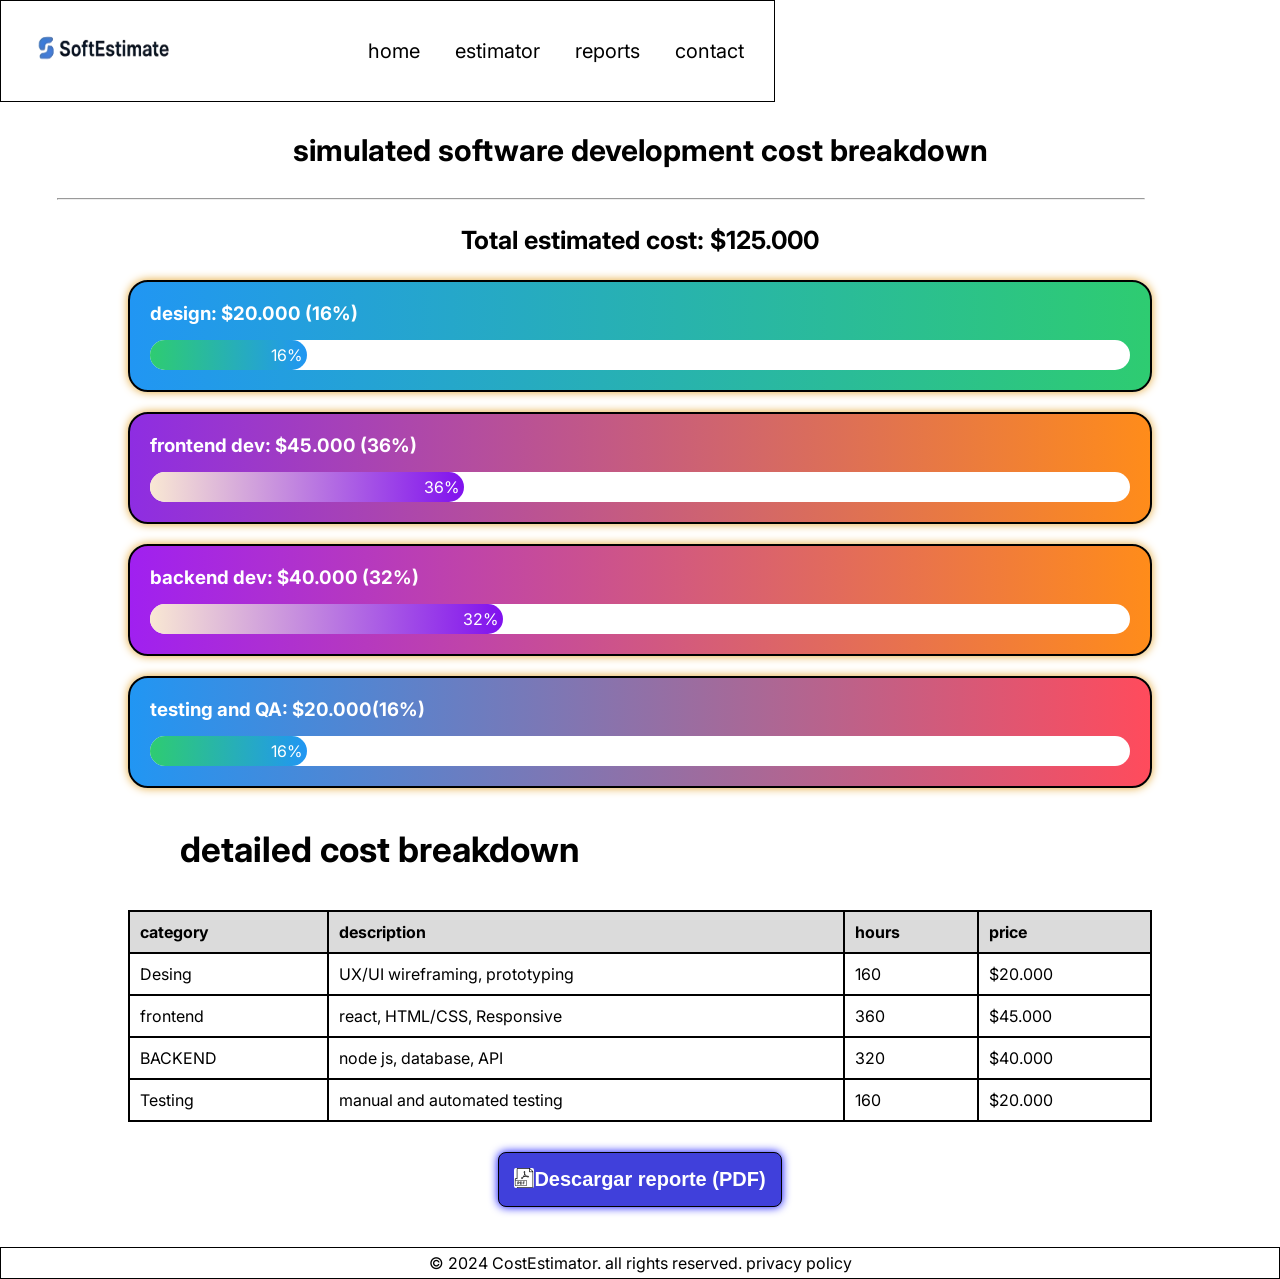
==== final.html @ 8fa26696 "feat: :fire: desarrollo de la pagina de reporte con sus imagenes y grid y sobre todo su responsive p" ====
<!DOCTYPE html>
<html lang="en">
<head>
    <meta charset="UTF-8">
    <meta name="viewport" content="width=device-width, initial-scale=1.0">
    <link rel="stylesheet" href="styles/stiles4.css">
    <title>CostEstimator</title>
</head>
<body>
    <header class="header">
        <div class="logo">
            <img src="assets/logo_sinfondo.png" alt="logo">
        </div>
        <nav class="menu">
            <ul>
                <li><a href="#">home</a></li>
                <li><a href="#">estimator</a></li>
                <li><a href="#">reports</a></li>
                <li><a href="#">contact</a></li>
            </ul>
        </nav>
    </header>

    <main>
        <section>
        <h2 class="text">simulated software development cost breakdown</h2>
        <hr>
        <h2 class="total">Total estimated cost: $125.000</h2>
        </section>

        <section class="costos">
            <div class="todo">
                <div class="cost1">
                    <h3>design: $20.000 (16%)</h3>
                    <div class="barra"><div class="barra-color1">16%</div></div>
                </div>

                <div class="cost2">
                    <h3>frontend dev: $45.000 (36%)</h3>
                        <div class="barra"><div class="barra-color2">36%</div></div>
                </div>

                <div class="cost3">
                    <h3>backend dev: $40.000 (32%)</h3>
                    <div class="barra"><div class="barra-color3">32%</div></div>    
                </div>

                <div class="cost4">
                    <h3>testing and QA: $20.000(16%)</h3>
                        <div class="barra"><div class="barra-color4">16%</div></div>
                </div>
            </div>
        </section>

        <section class="tabla">
            <h2 class="titu">detailed cost breakdown</h2>

            <table>
                <tr>
                    <th>category</th>
                    <th>description</th>
                    <th>hours</th>
                    <th>price</th>
                </tr>
                <tr>
                    <td>Desing</td>
                    <td>UX/UI wireframing, prototyping</td>
                    <td>160</td>
                    <td>$20.000</td>
                </tr>
                <tr>
                    <td>frontend</td>
                    <td>react, HTML/CSS, Responsive</td>
                    <td>360</td>
                    <td>$45.000</td>
                </tr>
                <tr>
                    <td>BACKEND</td>
                    <td>node js, database, API</td>
                    <td>320</td>
                    <td>$40.000</td>
                </tr>
                <tr>
                    <td>Testing</td>
                    <td>manual and automated testing</td>
                    <td>160</td>
                    <td>$20.000</td>
                </tr>
            </table>
        </section>

        <section class="reportes">
            <a href="#" ><button class="boton"><img src="assets/pdfxd.png" alt="logo pdf" class="img"><b>Descargar reporte (PDF)</b></button></a>
        </section>

        <br>
        <footer>
            <span>© 2024 CostEstimator. all rights reserved. privacy policy</span>
        </footer>
    </main>
</body>
</html>
---- styles/stiles4.css ----
@import url('https://fonts.googleapis.com/css2?family=Inter:ital,opsz,wght@0,14..32,100..900;1,14..32,100..900&display=swap');


*{
    margin: 0;
    padding: 0;
    box-sizing: border-box;
}

body{
    font-family:'Inter',sans-serif ;
}
.header{
    background:white;
    height:70px;
    display:flex;
    align-items:center;
    justify-content: space-around;
    border: 1px solid black;
    padding:50px 30px;
}

.logo{
    display: flex;
    align-items: center;
}

.logo img{
    /*lo ancho*/
    width: 300px;
    /*lo alto*/
    height: 80px;
    display: block;
    border-radius: 20px;

}

.logo img:hover{
    box-shadow: 0 0 10px rgb(60, 60, 241);
    background-color: rgb(233, 233, 233);
}

.menu ul{
    display: flex;
    gap: 35px;
    list-style: none;
}

.menu a{
    display: flex;
    text-decoration: none;
    color: black;
    font-size: 20px;
}

.menu a:hover{
    color: rgb(113, 110, 110);
    text-shadow: 0 0 10px rgb(113, 110, 110);;
}

.text{
    display: flex;
    justify-content: center;
    padding:10px;
    font-size: 50px;
    margin: 20px 50px;
}
hr{
    display: flex;
    width: 75%;
    margin: 0 200px;
}

.total{
    display: flex;
    justify-content: center;
    font-size: 30px;
    padding:15px;
}

.todo{
    display: grid;
    grid-template-columns: repeat(2,1fr) ;
    gap: 40px;
    list-style: none;
    width: 80%;
    margin: 0 auto;
}
.cost1, .cost2, .cost3, .cost4{
    border: 2px solid black;
    border-radius: 20px;
    text-align: start;
    background-color: white;
    padding: 20px;
    color: black;
    display: flex;
    flex-direction: column;
    box-shadow: 0 0 10px rgb(228, 165, 48);

}
.cost1, .cost2, .cost3, .cost4,  h3{
    gap: 15px;
    color: white;
}
.cost1{
    background: linear-gradient(to right, #2196f3, #2ecc71);
}

.cost2{
    background: linear-gradient(to right, #8e2de2, #ff8c1a);
}

.cost3{
    background: linear-gradient(to right, #a020f0, #ff8c1a);
}

.cost4{
    background: linear-gradient(to right, #2196f3, #ff4b5c);
}

.barra {
    display: flex;
    background-color: white;
    width: 100%;
    height: auto;
    border-radius: 20px;
}

.barra-color1 {
    display: flex;
    background-color: green;
    width: 16%;
    height: auto;
    border-radius: 20px;
    justify-content: flex-end;
    background: linear-gradient(to right, #2ecc71, #2196f3);
    padding: 5px;
}


.barra-color2 {
    display: flex;
    background-color: green;
    width: 32%;
    height: auto;
    border-radius: 20px;
    justify-content: flex-end;
    background:linear-gradient(to right,#f9e8d3 ,#8011ee);
    padding: 5px;
}

.barra-color3 {
    display: flex;
    background-color: green;
    width: 36%;
    height: auto;
    border-radius: 20px;
    justify-content: flex-end;
    background:linear-gradient(to right,#f9e8d3 ,#8011ee);
    padding: 5px;
}

.barra-color4 {
    display: flex;
    background-color: green;
    width: 16%;
    height: auto;
    border-radius: 20px;
    justify-content: flex-end;
    color: white;
    background: linear-gradient(to right, #2ecc71, #2196f3);
    padding: 5px;
}

.cost1:hover, .cost2:hover, .cost3:hover, .cost4:hover {
    box-shadow: 0 0 20px rgb(70, 70, 223);
    transition: all 0.2s;
    transform: scale(1.1);
}

.titu{
    display: flex;
    justify-content: space-between;
    padding:0 50px;
    font-size: 35px ;
    margin: 0 130px;
} 
table{
    width: 80%;
    margin: 20px auto;
    border-collapse: collapse;
    background-color: white;
}

th, td{
    border: 2px solid black;
    padding: 10px;
    text-align: start;
    
}

th{
    background-color: rgb(219, 219, 219);
    color: black;
}

.reportes img{
    display: block;
    width: 20px;
    height: auto;
    background-color: white;
    object-fit: scale-down;
    border-radius: 2px;
}

.reportes button{
    display: flex;
    text-align: center;
    background: rgb(64, 64, 219);
    border: 1px solid black;
    border-radius: 8px;
    padding: 15px;
    color: white;
    font-size: 20px;
    box-shadow: 0 0 10px blue;
}


.reportes a{
    display: flex;
    justify-content: flex-end;
    margin: 0 150px;
    text-decoration: none;
}

footer{
    display: flex;
    justify-content: center;
    padding: 5px;
    border: 1px solid black;
}

footer:hover{
    text-shadow: 0 0 20px black;
}

@media (min-width:768px){

    *{
    margin: 0;
    padding: 0;
    box-sizing: border-box;
    }
    .header{ 
    width: 775px;
    height:20px;
    display:flex;
    justify-content: space-between;
    padding:50px 30px;
    }
    
    
    .logo img{
    width: 150px;
    height: 40px;
    display: block;
    }

    .text{
    display: flex;
    text-align: center;
    padding:10px;
    font-size: 30px;
    margin:20px 30px;
    }

    hr{
    display: flex;
    width: 85%;
    margin: 0 57px;
    }

    .total{
    display: flex;
    justify-content: center;
    font-size: 25px;
    padding:25px;
    }

    
.todo{
    display: grid;
    grid-template-columns: repeat(1,1fr) ;
    gap: 20px;
    list-style: none;
    width: 80%;
    margin: 0 auto;
}

.titu{
    display: flex;
    justify-content: space-between;
    padding:20px 50px;
    font-size: 35px ;
    margin: 20px 130px;
} 

table{
    width: 80%;
    margin: 10px auto;
    border-collapse: collapse;
    background-color: white;
    padding: 20px;
}

.reportes a{
    display: flex;
    justify-content: center;
    margin: 0 150px;
    text-decoration: none;
    padding: 20px;
}
}
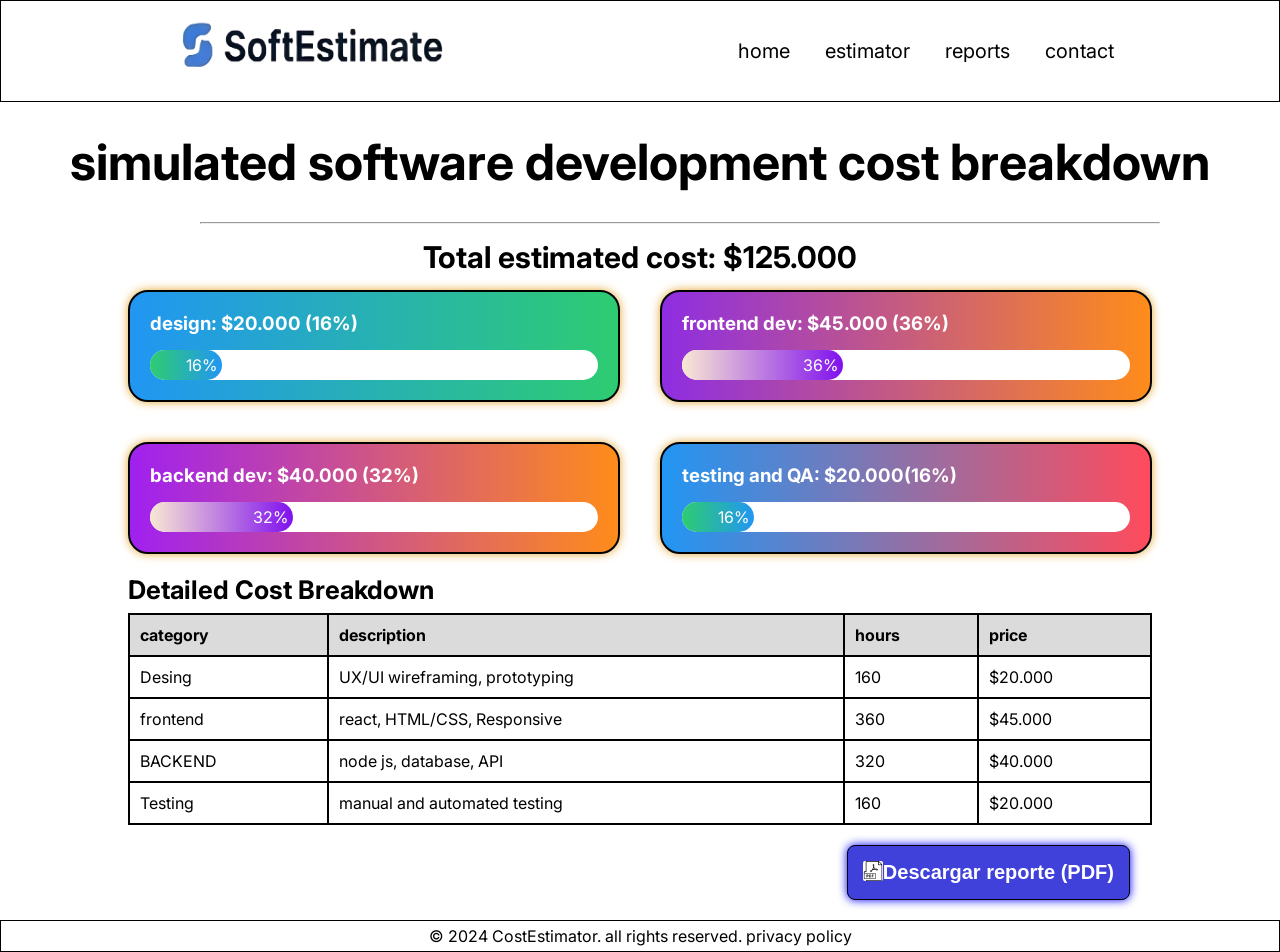
==== commit 550aa9a6: "build: :construction: colocando resesividad en celular y tablet a la pagina y moviendo cosas para qu" ====
--- a/final.html
+++ b/final.html
@@ -47,13 +47,17 @@
 
                 <div class="cost4">
                     <h3>testing and QA: $20.000(16%)</h3>
-                        <div class="barra"><div class="barra-color4">16%</div></div>
+                        <div class="barra"><div class="barra-color1">16%</div></div>
                 </div>
             </div>
         </section>
 
         <section class="tabla">
-            <h2 class="titu">detailed cost breakdown</h2>
+            <div class="container">
+                <div>
+                    <h2 class="titu">Detailed Cost Breakdown</h2>
+                </div>
+            </div>
 
             <table>
                 <tr>
--- a/styles/stiles4.css
+++ b/styles/stiles4.css
@@ -133,44 +133,10 @@
     height: auto;
     border-radius: 20px;
     justify-content: flex-end;
-    background: linear-gradient(to right, #2ecc71, #2196f3);
+      background: linear-gradient(to right, #2ecc71, #2196f3);
     padding: 5px;
 }
 
-
-.barra-color2 {
-    display: flex;
-    background-color: green;
-    width: 32%;
-    height: auto;
-    border-radius: 20px;
-    justify-content: flex-end;
-    background:linear-gradient(to right,#f9e8d3 ,#8011ee);
-    padding: 5px;
-}
-
-.barra-color3 {
-    display: flex;
-    background-color: green;
-    width: 36%;
-    height: auto;
-    border-radius: 20px;
-    justify-content: flex-end;
-    background:linear-gradient(to right,#f9e8d3 ,#8011ee);
-    padding: 5px;
-}
-
-.barra-color4 {
-    display: flex;
-    background-color: green;
-    width: 16%;
-    height: auto;
-    border-radius: 20px;
-    justify-content: flex-end;
-    color: white;
-    background: linear-gradient(to right, #2ecc71, #2196f3);
-    padding: 5px;
-}
 
 .cost1:hover, .cost2:hover, .cost3:hover, .cost4:hover {
     box-shadow: 0 0 20px rgb(70, 70, 223);
@@ -180,11 +146,45 @@
 
 .titu{
     display: flex;
-    justify-content: space-between;
-    padding:0 50px;
-    font-size: 35px ;
-    margin: 0 130px;
-} 
+   height: auto;
+    border-radius: 20px;
+    justify-content: flex-start;
+    padding-top: 20px;
+    font-size: 2vw;
+}
+
+.container{
+    width: 100%;
+    display: flex;
+    justify-content: center;
+    margin-bottom: -12px;
+}
+.container > div {
+    width: 80%;
+    padding: 0%;
+}
+
+.barra-color2 {
+    display: flex;
+    background-color: green;
+    width: 36%;
+    height: auto;
+    border-radius: 20px;
+    justify-content: flex-end;
+    background:linear-gradient(to right,#f9e8d3 ,#8011ee);
+    padding: 5px;
+}
+
+.barra-color3 {
+    display: flex;
+    background-color: green;
+    width: 32%;
+    height: auto;
+    border-radius: 20px;
+    justify-content: flex-end;
+    background:linear-gradient(to right,#f9e8d3 ,#8011ee);
+    padding: 5px;
+}
 table{
     width: 80%;
     margin: 20px auto;
@@ -225,6 +225,10 @@
     box-shadow: 0 0 10px blue;
 }
 
+.reportes button:active{
+    transform: scale(0.8);
+}
+
 
 .reportes a{
     display: flex;
@@ -244,7 +248,7 @@
     text-shadow: 0 0 20px black;
 }
 
-@media (min-width:768px){
+@media (min-width:768px) and (max-width: 770px){
 
     *{
     margin: 0;
@@ -300,10 +304,14 @@
 .titu{
     display: flex;
     justify-content: space-between;
-    padding:20px 50px;
+    padding:20px 20px;
     font-size: 35px ;
-    margin: 20px 130px;
+    margin: 20px 70px;
+    width: 90%;
 } 
+.container{
+    width: 90%;
+}
 
 table{
     width: 80%;
@@ -320,4 +328,127 @@
     text-decoration: none;
     padding: 20px;
 }
+}
+
+
+
+@media (max-width: 426px){
+
+    .header{
+        flex-direction: column;
+        height: auto;
+        padding: 20px;
+        gap: 15px;
+    }
+
+    .logo img{
+        width: 200px;
+        height: auto;
+    }
+
+    .menu ul{
+        flex-direction: column;
+        align-items: center;
+        gap: 15px;
+    }
+
+    .menu a{
+        font-size: 16px;
+    }
+
+    .text{
+        font-size: 24px;
+        text-align: center;
+        margin: 20px 10px;
+    }
+
+    hr{
+        width: 90%;
+        margin: 0 auto;
+    }
+
+    .total{
+        font-size: 20px;
+        text-align: center;
+        padding: 15px;
+    }
+
+    .todo{
+        grid-template-columns: 1fr;
+        width: 90%;
+        gap: 20px;
+    }
+
+    .cost1,
+    .cost2,
+    .cost3,
+    .cost4{
+        padding: 15px;
+    }
+
+    .cost1 h3,
+    .cost2 h3,
+    .cost3 h3,
+    .cost4 h3{
+        font-size: 16px;
+    }
+
+    .cost1:hover, .cost2:hover, .cost3:hover, .cost4:hover {
+    box-shadow: 0 0 20px rgb(70, 70, 223);
+    transition: all 0.2s;
+    transform: scale(1.05);
+}
+    .barra-color1{
+    display: flex;
+    width: 16%;
+    height: auto;
+    padding: 5px;
+    }
+
+    .titu{
+        font-size: 22px;
+        text-align: center;
+        justify-content: center;
+        padding: 10px;
+    }
+
+    .container > div{
+        width: 100%;
+    }
+
+    table{
+        width: 85%;
+        font-size: 12px;
+        display: block;
+        overflow-x: auto;
+    }
+
+    th, td{
+        padding: 8px;
+        white-space: nowrap;
+    }
+
+    .reportes a{
+        justify-content: center;
+        margin: 0;
+    }
+
+    .reportes button{
+        font-size: 14px;
+        padding: 10px;
+    }
+
+    footer{
+        text-align: center;
+        padding: 10px;
+        font-size: 12px;
+    }
+}
+
+@media (max-width: 1024px){
+    .text{
+    display: flex;
+    justify-content: center;
+    text-align: center;
+    }
 }
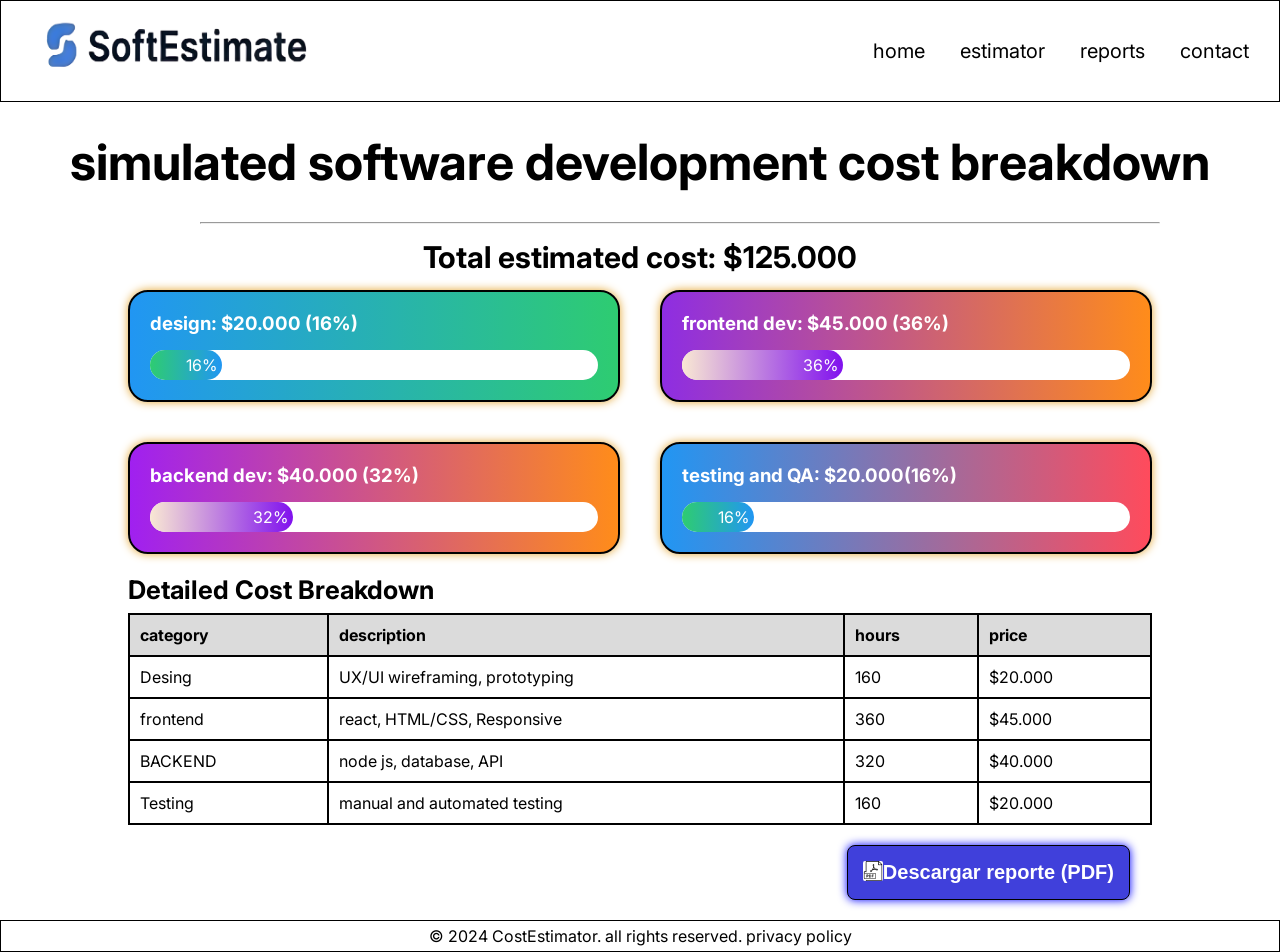
==== commit 69df7700: "feat: :zap: agregando el responsive para telefonos, tablets y laptops en final.html y el responsive " ====
--- a/final.html
+++ b/final.html
@@ -13,10 +13,10 @@
         </div>
         <nav class="menu">
             <ul>
-                <li><a href="#">home</a></li>
-                <li><a href="#">estimator</a></li>
+                <li><a href="index.html" target="_blank">home</a></li>
+                <li><a href="plataformas.html" target="_blank">estimator</a></li>
                 <li><a href="#">reports</a></li>
-                <li><a href="#">contact</a></li>
+                <li><a href="resumen.html" target="_blank">contact</a></li>
             </ul>
         </nav>
     </header>
--- a/styles/stiles4.css
+++ b/styles/stiles4.css
@@ -15,10 +15,16 @@
     height:70px;
     display:flex;
     align-items:center;
-    justify-content: space-around;
+    justify-content: space-between;
     border: 1px solid black;
     padding:50px 30px;
 }
+
+    .todotodo{
+        display: flex;
+        justify-content: space-between;
+        gap: 200px;
+    }
 
 .logo{
     display: flex;
@@ -248,7 +254,7 @@
     text-shadow: 0 0 20px black;
 }
 
-@media (min-width:768px) and (max-width: 770px){
+@media (min-width:768px) and (max-width:770px){
 
     *{
     margin: 0;
@@ -256,17 +262,15 @@
     box-sizing: border-box;
     }
     .header{ 
-    width: 775px;
-    height:20px;
-    display:flex;
-    justify-content: space-between;
-    padding:50px 30px;
-    }
-    
+    width: 768px;
+    height:90px;    display:flex;
+    justify-content: space-around;
+    padding:50px 5px;
+    }
     
     .logo img{
-    width: 150px;
-    height: 40px;
+    width: 180px;
+    height: 60px;
     display: block;
     }
 
@@ -276,6 +280,10 @@
     padding:10px;
     font-size: 30px;
     margin:20px 30px;
+    }
+
+    .text:hover{
+        text-shadow: 0 0 20px wheat;
     }
 
     hr{
@@ -306,7 +314,7 @@
     justify-content: space-between;
     padding:20px 20px;
     font-size: 35px ;
-    margin: 20px 70px;
+    margin: 20px 90px;
     width: 90%;
 } 
 .container{
@@ -328,6 +336,14 @@
     text-decoration: none;
     padding: 20px;
 }
+
+.reportes button{
+    display: flex;
+    text-align: center;
+    padding: 15px;
+    font-size: 20px;
+    align-content: center;
+}
 }
 
 
@@ -445,10 +461,53 @@
     }
 }
 
-@media (max-width: 1024px){
+@media (min-width: 1024px) and (max-width:1025px){
+
+        *{
+    margin: 0;
+    padding: 0;
+    box-sizing: border-box;
+    }
+    
     .text{
     display: flex;
     justify-content: center;
     text-align: center;
     }
+
+    .header{
+    width: 1025px;
+    height:20px;
+    display:flex;
+    justify-content: space-around;
+    padding:50px 30px;
+    }
+
+    .container{
+        display: flex;
+        width: 650px;
+        justify-content: space-between;
+    }
+
+    .logo img{
+        width: 300px;
+    }
+
+        .titu{
+        font-size: 26px;
+        text-align: center;
+        justify-content: center;
+        
+    }
+
+    .container > div{
+        width:80%;
+    }
+
+    .reportes a{
+    display: flex;
+    justify-content: flex-end;
+    margin: 0 90px;
+    text-decoration: none;
+    }
 }
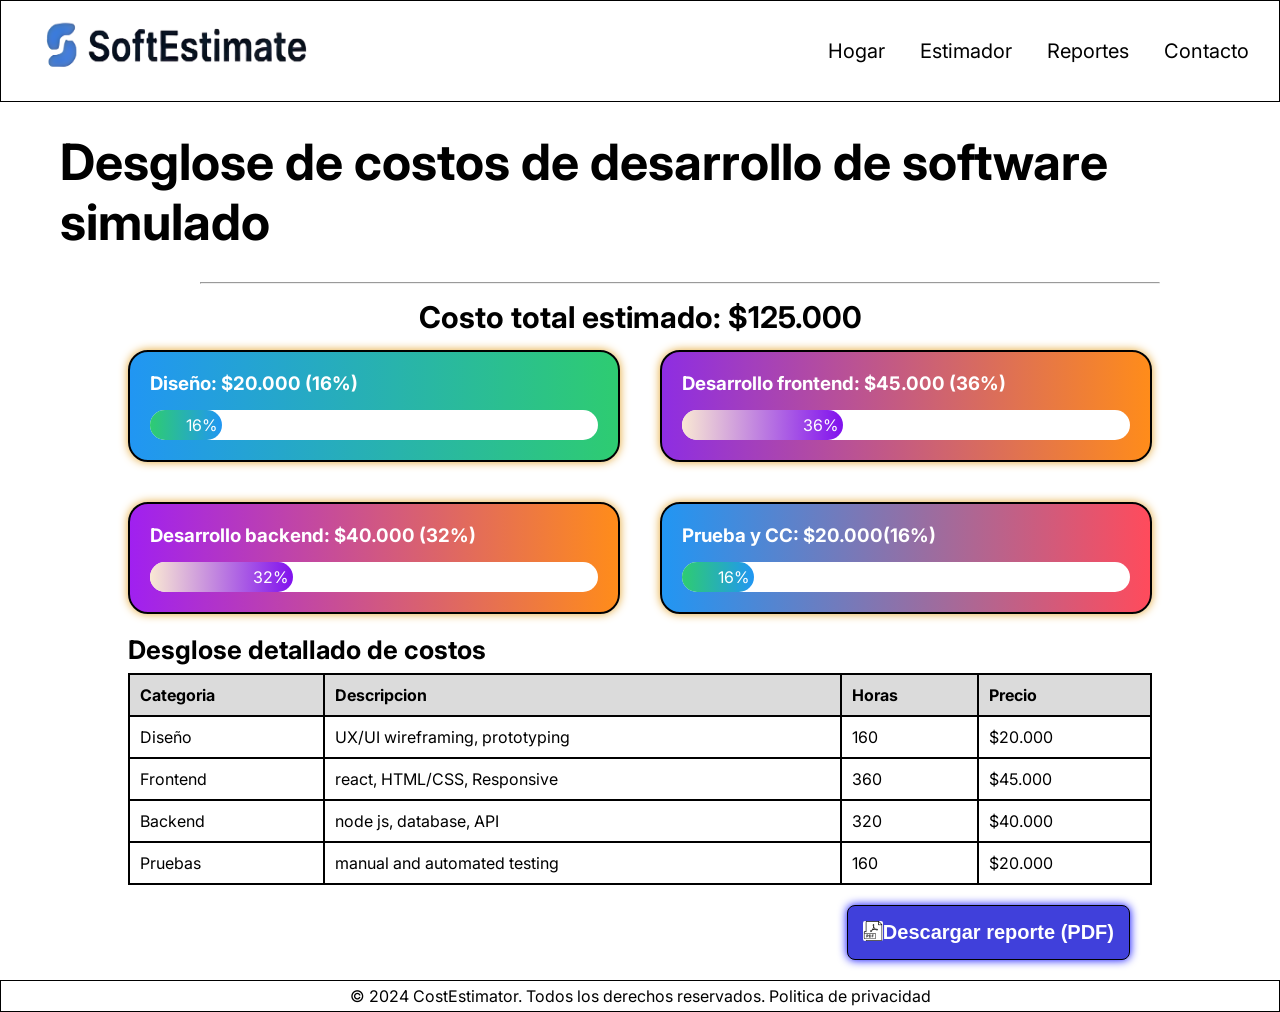
==== commit 7cfe9209: "docs: :memo: arreglando ortografia de las paginas y arreglando bordes de la imagen del reloj" ====
--- a/final.html
+++ b/final.html
@@ -13,40 +13,40 @@
         </div>
         <nav class="menu">
             <ul>
-                <li><a href="index.html" target="_blank">home</a></li>
-                <li><a href="plataformas.html" target="_blank">estimator</a></li>
-                <li><a href="#">reports</a></li>
-                <li><a href="resumen.html" target="_blank">contact</a></li>
+                <li><a href="index.html" target="_blank">Hogar</a></li>
+                <li><a href="plataformas.html" target="_blank">Estimador</a></li>
+                <li><a href="#">Reportes</a></li>
+                <li><a href="resumen.html" target="_blank">Contacto</a></li>
             </ul>
         </nav>
     </header>
 
     <main>
         <section>
-        <h2 class="text">simulated software development cost breakdown</h2>
+        <h2 class="text">Desglose de costos de desarrollo de software simulado</h2>
         <hr>
-        <h2 class="total">Total estimated cost: $125.000</h2>
+        <h2 class="total">Costo total estimado: $125.000</h2>
         </section>
 
         <section class="costos">
             <div class="todo">
                 <div class="cost1">
-                    <h3>design: $20.000 (16%)</h3>
+                    <h3>Diseño: $20.000 (16%)</h3>
                     <div class="barra"><div class="barra-color1">16%</div></div>
                 </div>
 
                 <div class="cost2">
-                    <h3>frontend dev: $45.000 (36%)</h3>
+                    <h3>Desarrollo frontend: $45.000 (36%)</h3>
                         <div class="barra"><div class="barra-color2">36%</div></div>
                 </div>
 
                 <div class="cost3">
-                    <h3>backend dev: $40.000 (32%)</h3>
+                    <h3>Desarrollo backend: $40.000 (32%)</h3>
                     <div class="barra"><div class="barra-color3">32%</div></div>    
                 </div>
 
                 <div class="cost4">
-                    <h3>testing and QA: $20.000(16%)</h3>
+                    <h3>Prueba y CC: $20.000(16%)</h3>
                         <div class="barra"><div class="barra-color1">16%</div></div>
                 </div>
             </div>
@@ -55,37 +55,37 @@
         <section class="tabla">
             <div class="container">
                 <div>
-                    <h2 class="titu">Detailed Cost Breakdown</h2>
+                    <h2 class="titu">Desglose detallado de costos</h2>
                 </div>
             </div>
 
             <table>
                 <tr>
-                    <th>category</th>
-                    <th>description</th>
-                    <th>hours</th>
-                    <th>price</th>
+                    <th>Categoria</th>
+                    <th>Descripcion</th>
+                    <th>Horas</th>
+                    <th>Precio</th>
                 </tr>
                 <tr>
-                    <td>Desing</td>
+                    <td>Diseño</td>
                     <td>UX/UI wireframing, prototyping</td>
                     <td>160</td>
                     <td>$20.000</td>
                 </tr>
                 <tr>
-                    <td>frontend</td>
+                    <td>Frontend</td>
                     <td>react, HTML/CSS, Responsive</td>
                     <td>360</td>
                     <td>$45.000</td>
                 </tr>
                 <tr>
-                    <td>BACKEND</td>
+                    <td>Backend</td>
                     <td>node js, database, API</td>
                     <td>320</td>
                     <td>$40.000</td>
                 </tr>
                 <tr>
-                    <td>Testing</td>
+                    <td>Pruebas</td>
                     <td>manual and automated testing</td>
                     <td>160</td>
                     <td>$20.000</td>
@@ -99,7 +99,7 @@
 
         <br>
         <footer>
-            <span>© 2024 CostEstimator. all rights reserved. privacy policy</span>
+            <span>© 2024 CostEstimator. Todos los derechos reservados. Politica de privacidad</span>
         </footer>
     </main>
 </body>
--- a/styles/stiles4.css
+++ b/styles/stiles4.css
@@ -20,11 +20,6 @@
     padding:50px 30px;
 }
 
-    .todotodo{
-        display: flex;
-        justify-content: space-between;
-        gap: 200px;
-    }
 
 .logo{
     display: flex;
